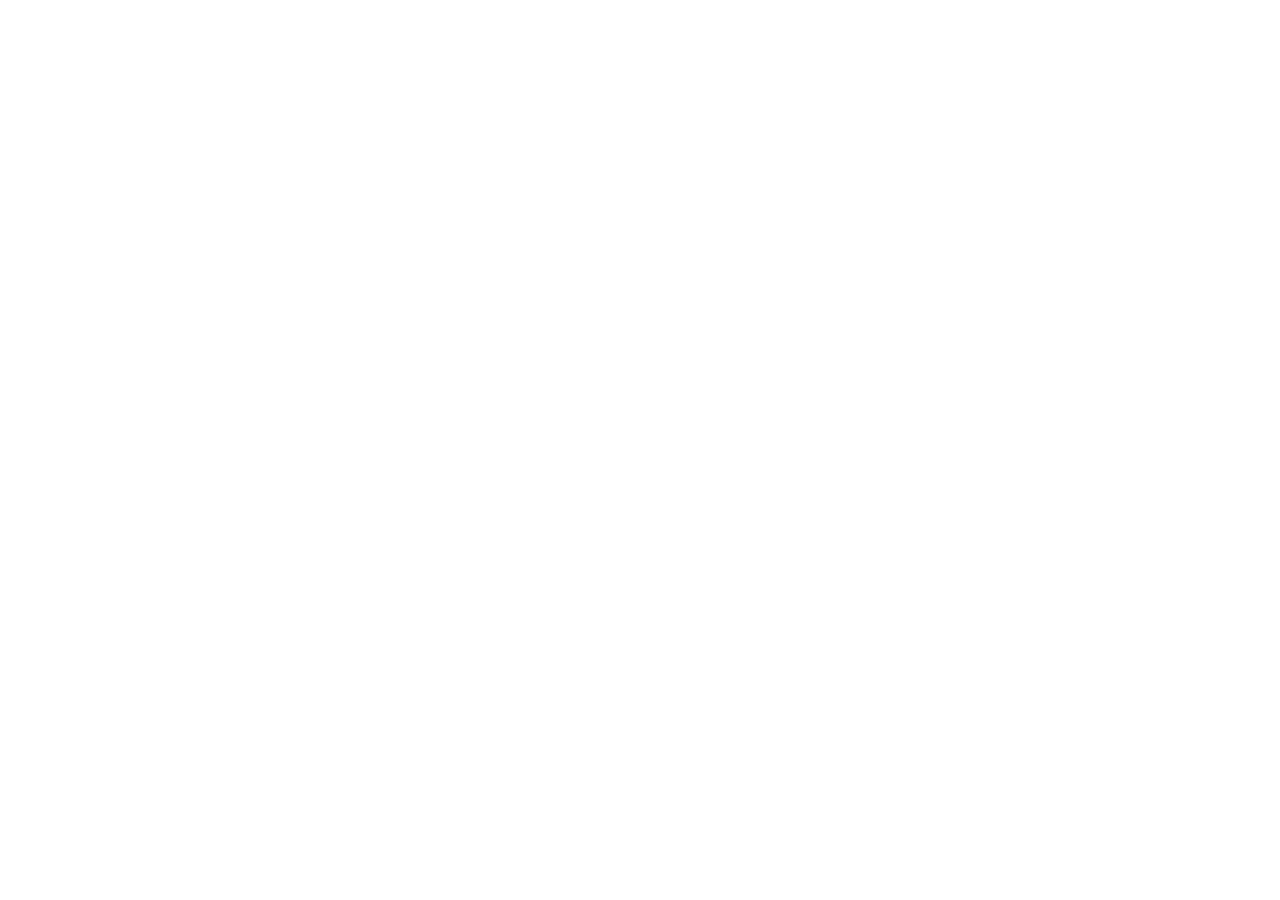
==== about.html @ 96fd847e "Very baseline files" ====
<!DOCTYPE html>
<html>
    <head>
        <title>Insert Title Here</title>
    </head>
    <body>
        <header>

        </header>
        <main>

        </main>
        <footer>
            
        </footer>
    </body>
</html>
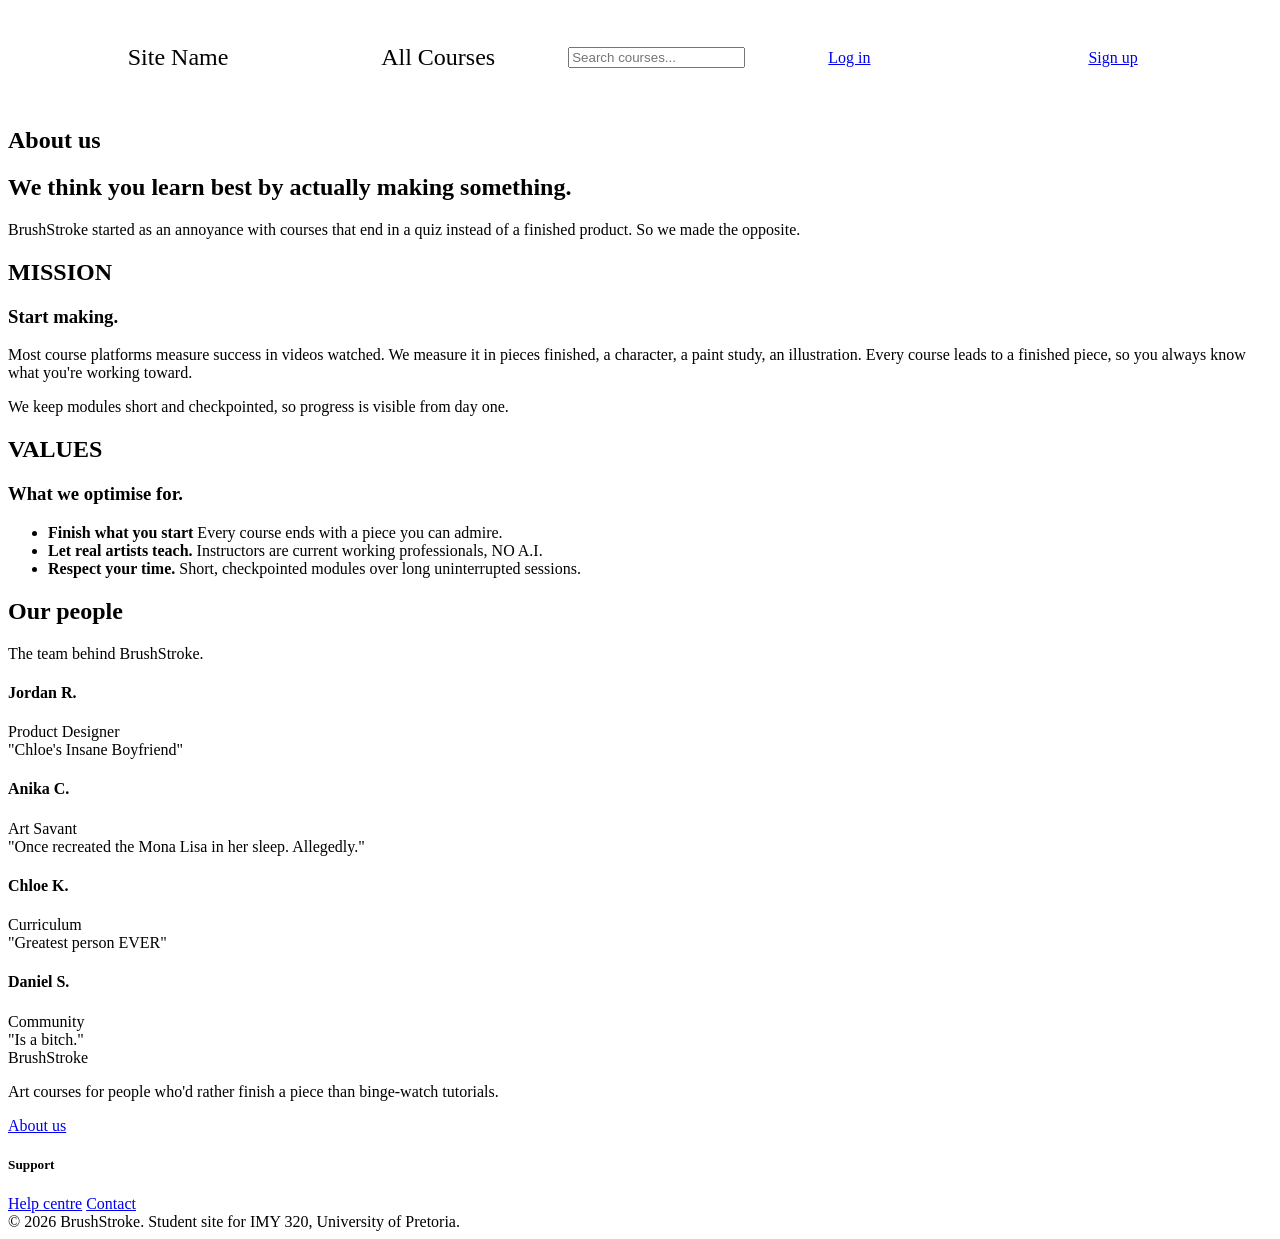
==== commit 6cdcebd6: "Filled HTML with basic info" ====
--- a/about.html
+++ b/about.html
@@ -1,17 +1,95 @@
 <!DOCTYPE html>
-<html>
+<html lang="en">
+
     <head>
-        <title>Insert Title Here</title>
+        <title>BrushStroke</title>
+        <meta name="author" content="The Bees">
+        <meta charset="utf-8">
+        <link href="styles/nav.css" type="text/css" rel="stylesheet">
     </head>
+
     <body>
-        <header>
+        <header class="nav">
+            <nav>
+                <ul>
+                    <li><a href="index.html" id="mainPage">Site Name</a></li>
+                    <li><a>All Courses</a></li>
+                    <div class="searchbar">
+                        <input type="text" placeholder="Search courses...">
+                    </div>
+                    <a href="login.html" class="btn btn-ghost">Log in</a>
+                    <a href="signup.html" class="btn btn-primary">Sign up</a>  
+                </ul>
+            </nav>
+        </header>
 
-        </header>
-        <main>
+        <section class="about">
+            <h1>About us</h1>
+            <h2>We think you learn best by actually making something.</h2>
+            <p>BrushStroke started as an annoyance with courses that end in a quiz instead of a finished product. So we made the opposite.</p>
+        </section>
 
-        </main>
+
+        <section class="mission">
+            <h2>MISSION</h2>
+            <h3>Start making.</h3>
+            <p>Most course platforms measure success in videos watched. We measure it in pieces finished, a character, a paint study, an illustration. Every course leads to a finished piece, so you always know what you're working toward.</p>
+            <p>We keep modules short and checkpointed, so progress is visible from day one.</p>
+        </div>
+
+        <section class="values">
+            <h2>VALUES</h2>
+            <h3>What we optimise for.</h3>
+            <ul class="value-list">
+                <li> <strong>Finish what you start</strong> Every course ends with a piece you can admire. </li>
+                <li> <strong>Let real artists teach.</strong> Instructors are current working professionals, NO A.I. </li>
+                <li> <strong>Respect your time.</strong> Short, checkpointed modules over long uninterrupted sessions. </li>
+            </ul>
+        </section>
+
+        <section class="team">
+            <h2>Our people</h2>
+            <p>The team behind BrushStroke.</p>
+
+            <div class="member">
+                <h4>Jordan R.</h4>
+                <div class="role">Product Designer</div>
+                <div class="quip">"Chloe's Insane Boyfriend"</div>
+            </div>
+
+            <div class="member">
+                <h4>Anika C.</h4>
+                <div class="role">Art Savant</div>
+                <div class="quip">"Once recreated the Mona Lisa in her sleep. Allegedly."</div>
+            </div>
+
+            <div class="member">
+                <h4>Chloe K.</h4>
+                <div class="role">Curriculum</div>
+                <div class="quip">"Greatest person EVER"</div>
+            </div>
+
+            <div class="member">
+                <h4>Daniel S.</h4>
+                <div class="role">Community</div>
+                <div class="quip">"Is a bitch."</div>
+            </div>
+        </section>
+
         <footer>
-            
+            <div> BrushStroke </div>
+
+            <p class="blurb">Art courses for people who'd rather finish a piece than binge-watch tutorials.</p>
+
+            <a href="about.html">About us</a>
+
+            <h5>Support</h5>
+            <a href="#">Help centre</a>
+            <a href="#">Contact</a>
+
+            <div>
+                <span>© 2026 BrushStroke. Student site for IMY 320, University of Pretoria.</span>
+            </div>
         </footer>
     </body>
 </html>
--- a/styles/nav.css
+++ b/styles/nav.css
@@ -0,0 +1,56 @@
+nav {
+    padding-top: 10px;
+    padding-bottom: 10px;
+    position: relative;
+    top: 0px;
+}
+
+nav ul {
+    display: grid;
+    grid-template-columns: repeat(4,1fr) 15%;
+    grid-template-rows: auto;
+    justify-content: center;
+    align-items: center;
+}
+
+nav ul li {
+    list-style-type: none;
+    text-align: center;
+}
+
+nav ul li a {
+    color: black;
+    text-align: center;
+    text-decoration: none;
+    padding: 6px 6px 6px 6px;
+    font-size: 150%;
+    position: relative;
+    top: 0px; 
+}
+
+nav ul li a:hover {
+
+}
+
+nav ul li a:visited {
+    color: white;
+}
+
+header {
+    padding-top: 10px;
+    padding-bottom: 10px;
+}
+
+#topProfile img {
+    max-height: 50px;
+    border-radius: 100%;
+}
+
+#topProfile {
+    display: grid;
+    grid-template-columns: 30% 70%;
+    grid-template-rows: auto;
+    justify-content: center;
+    align-items: center;
+    text-align: left;
+}
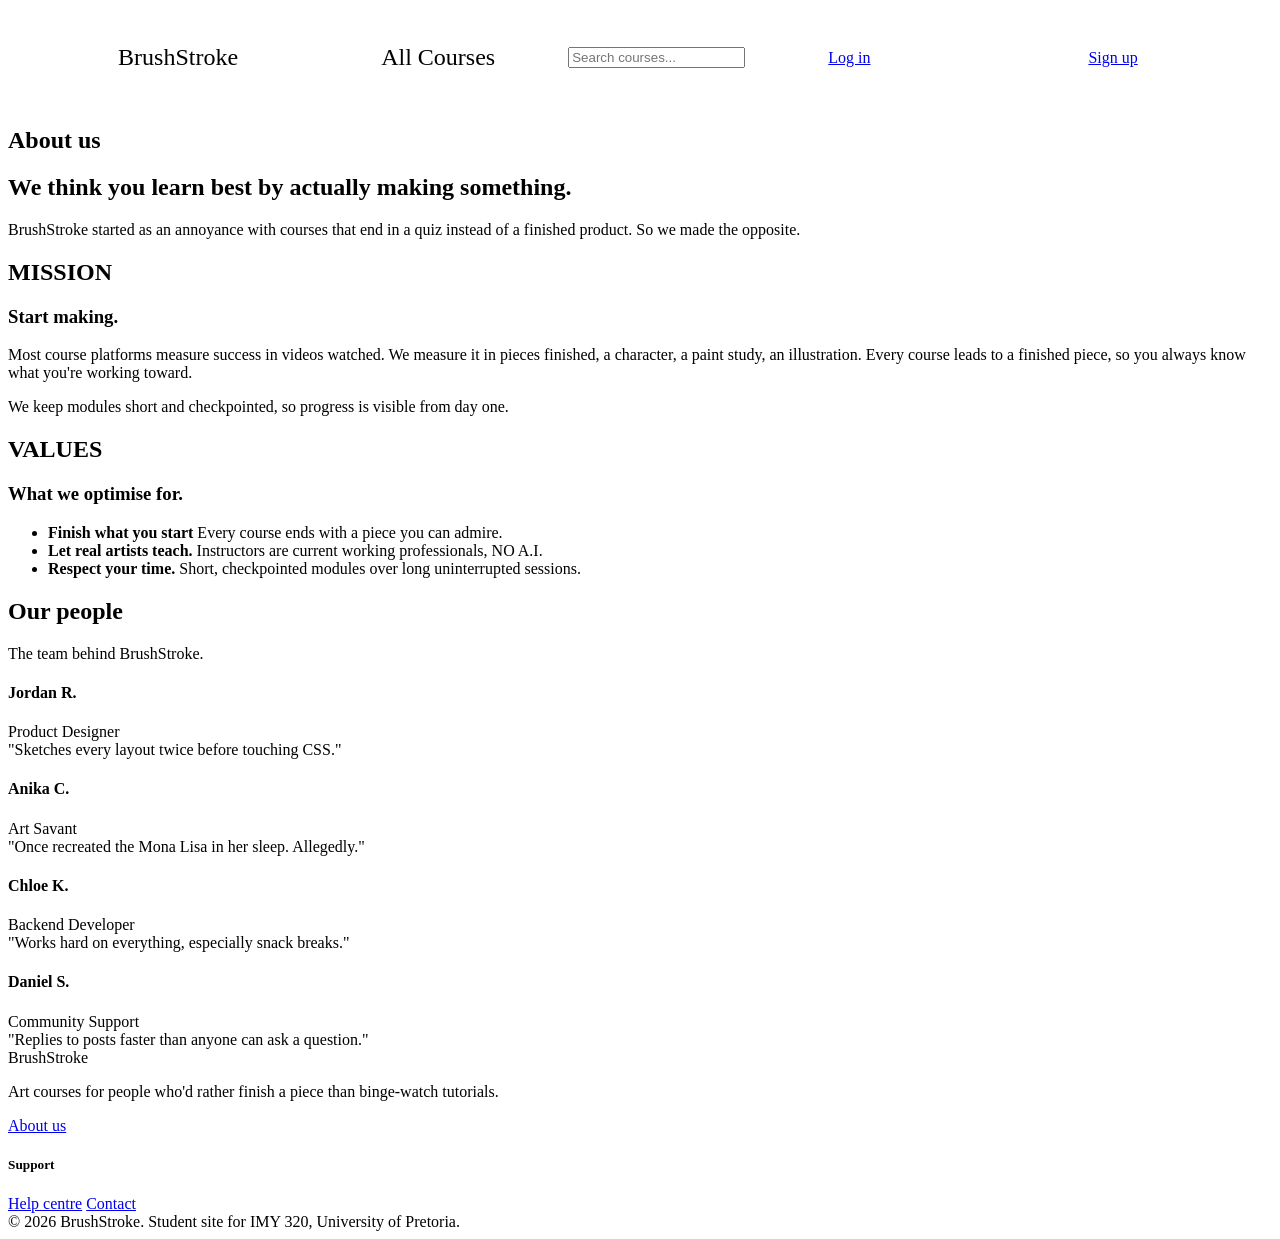
==== commit 81ba8f47: "Fixed HTML" ====
--- a/about.html
+++ b/about.html
@@ -5,20 +5,23 @@
         <title>BrushStroke</title>
         <meta name="author" content="The Bees">
         <meta charset="utf-8">
+        <meta name="viewport" content="width=device-width, initial-scale=1.0">
+        <link href="styles/theme.css" type="text/css" rel="stylesheet">
         <link href="styles/nav.css" type="text/css" rel="stylesheet">
+        <link href="styles/about.css" type="text/css" rel="stylesheet">
     </head>
 
     <body>
         <header class="nav">
             <nav>
                 <ul>
-                    <li><a href="index.html" id="mainPage">Site Name</a></li>
-                    <li><a>All Courses</a></li>
+                    <li><a href="index.html" id="mainPage">BrushStroke</a></li>
+                    <li><a href="index.html#courses">All Courses</a></li>
                     <div class="searchbar">
                         <input type="text" placeholder="Search courses...">
                     </div>
                     <a href="login.html" class="btn btn-ghost">Log in</a>
-                    <a href="signup.html" class="btn btn-primary">Sign up</a>  
+                    <a href="signup.html" class="btn btn-primary">Sign up</a>
                 </ul>
             </nav>
         </header>
@@ -35,7 +38,7 @@
             <h3>Start making.</h3>
             <p>Most course platforms measure success in videos watched. We measure it in pieces finished, a character, a paint study, an illustration. Every course leads to a finished piece, so you always know what you're working toward.</p>
             <p>We keep modules short and checkpointed, so progress is visible from day one.</p>
-        </div>
+        </section>
 
         <section class="values">
             <h2>VALUES</h2>
@@ -54,7 +57,7 @@
             <div class="member">
                 <h4>Jordan R.</h4>
                 <div class="role">Product Designer</div>
-                <div class="quip">"Chloe's Insane Boyfriend"</div>
+                <div class="quip">"Sketches every layout twice before touching CSS."</div>
             </div>
 
             <div class="member">
@@ -65,14 +68,14 @@
 
             <div class="member">
                 <h4>Chloe K.</h4>
-                <div class="role">Curriculum</div>
-                <div class="quip">"Greatest person EVER"</div>
+                <div class="role">Backend Developer</div>
+                <div class="quip">"Works hard on everything, especially snack breaks."</div>
             </div>
 
             <div class="member">
                 <h4>Daniel S.</h4>
-                <div class="role">Community</div>
-                <div class="quip">"Is a bitch."</div>
+                <div class="role">Community Support</div>
+                <div class="quip">"Replies to posts faster than anyone can ask a question."</div>
             </div>
         </section>
 
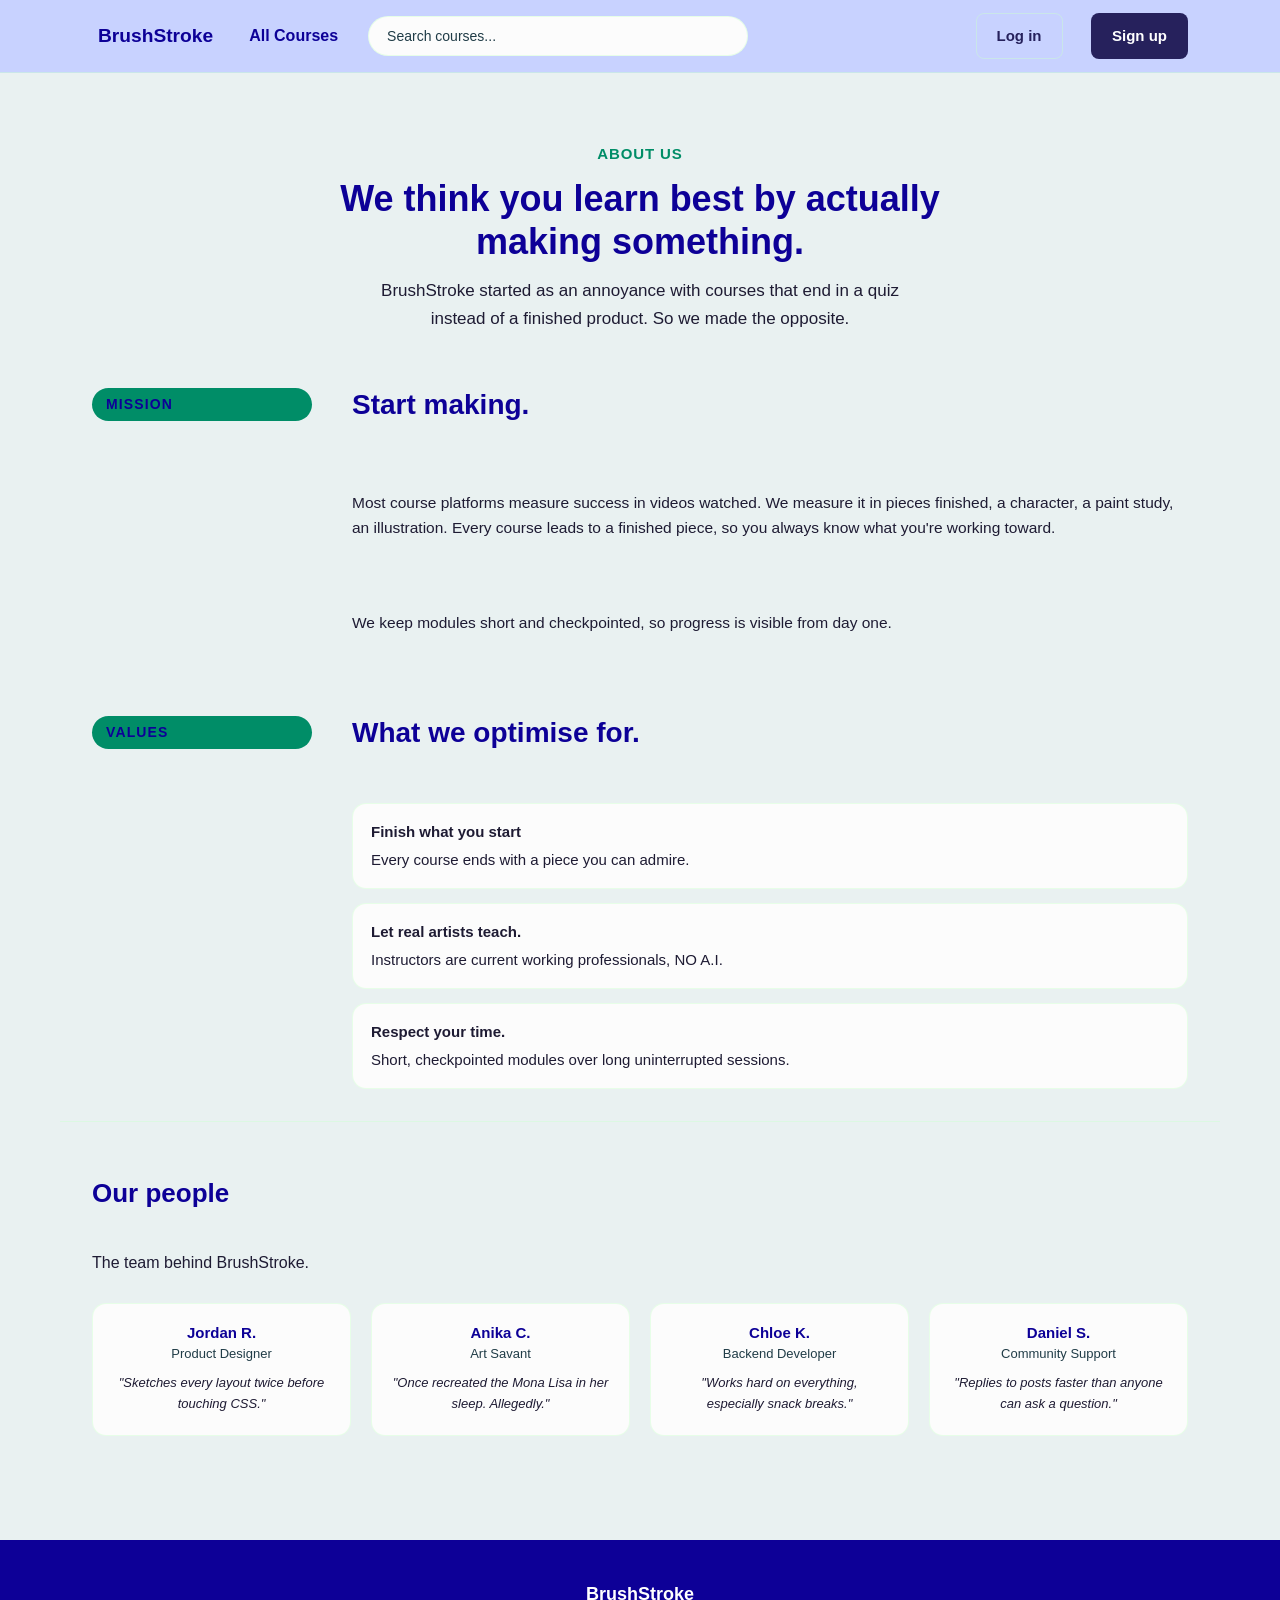
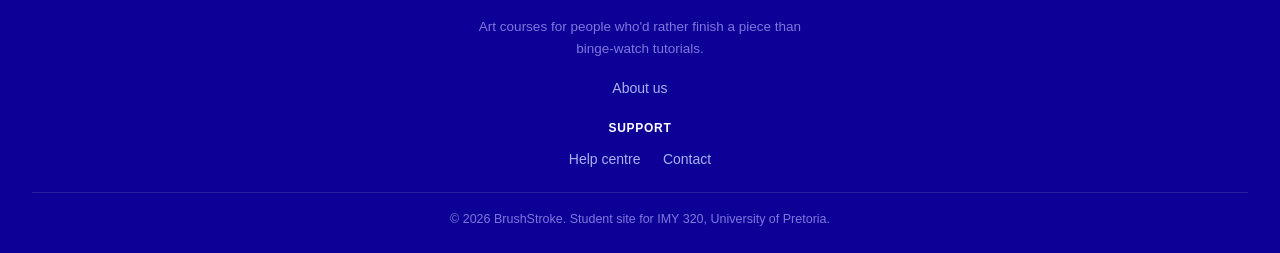
==== commit 8cfc365a: "Bunch of Changes" ====
--- a/about.html
+++ b/about.html
@@ -20,8 +20,10 @@
                     <div class="searchbar">
                         <input type="text" placeholder="Search courses...">
                     </div>
-                    <a href="login.html" class="btn btn-ghost">Log in</a>
-                    <a href="signup.html" class="btn btn-primary">Sign up</a>
+                    <div id="logSect">
+                        <a href="login.html" class="btn btn-ghost">Log in</a>
+                        <a href="signup.html" class="btn btn-primary">Sign up</a>  
+                    </div>
                 </ul>
             </nav>
         </header>
@@ -94,5 +96,6 @@
                 <span>© 2026 BrushStroke. Student site for IMY 320, University of Pretoria.</span>
             </div>
         </footer>
+        <script type="module" src="scripts/loginState.js"></script>
     </body>
 </html>
--- a/styles/theme.css
+++ b/styles/theme.css
@@ -0,0 +1,118 @@
+:root {
+    --vib-blue: #0d0097;
+    --dark-grad: #26215C;
+    --light-grad: #534AB7;
+    --foot-text: #7F77DD;
+    --foot-links: #c8d2ff;
+    --nav: #c8d2ff;
+    --moss: #008d67;
+    --stars: #00b37a;
+    --bg: #e9f1f1;
+    --inside-box: #fcfcfc;
+    --line: #ccffce71;
+    --text-primary: #1E1B33;
+    --text-muted: #203c47;
+
+    --font-display: 'Space Grotesk', 'Segoe UI', sans-serif;
+    --font-body: 'Inter', 'Segoe UI', sans-serif;
+
+    --radius-sm: 8px;
+    --radius-md: 14px;
+    --radius-lg: 24px;
+    --shadow-card: 0 1px 2px rgba(27, 24, 64, 0.04), 0 8px 24px rgba(27, 24, 64, 0.06);
+}
+
+* { 
+    box-sizing: border-box; 
+}
+
+html, body {
+    margin: 0;
+    padding: 0;
+}
+
+body {
+    font-family: var(--font-body);
+    background: var(--bg);
+    color: var(--text-primary);
+    line-height: 1.6;
+    -webkit-font-smoothing: antialiased;
+}
+
+h1, h2, h3, h4 {
+    font-family: var(--font-display);
+    color: var(--vib-blue);
+    margin: 0 0 0.5em;
+    line-height: 1.2;
+}
+
+p { color: var(--text-primary); }
+
+a { color: var(--light-grad); text-decoration: none; }
+a:hover { color: var(--dark-grad); }
+
+.btn {
+    display: inline-block;
+    font-family: var(--font-body);
+    font-weight: 600;
+    font-size: 15px;
+    padding: 10px 20px;
+    border-radius: var(--radius-sm);
+    border: 1px solid transparent;
+    cursor: pointer;
+    text-align: center;
+}
+.btn-primary { background: var(--dark-grad); color: #fff; }
+.btn-primary:hover { background: var(--light-grad); color: #fff; }
+.btn-ghost { background: transparent; color: var(--dark-grad); border-color: var(--line); }
+.btn-ghost:hover { border-color: var(--light-grad); color: var(--light-grad); }
+
+
+footer {
+    background: var(--vib-blue);
+    color: var(--foot-text);
+    padding: 40px 32px 24px;
+    margin-top: 40px;
+    text-align: center;
+}
+
+footer > div:first-child {
+    font-family: var(--font-display);
+    font-weight: 700;
+    color: #fff;
+    font-size: 18px;
+    margin-bottom: 8px;
+}
+
+footer .blurb {
+    color: var(--foot-text);
+    font-size: 13.5px;
+    max-width: 340px;
+    margin: 0 auto 16px;
+}
+
+footer a {
+    display: inline-block;
+    color: var(--foot-links);
+    opacity: 0.85;
+    font-size: 14px;
+    margin: 0 9px;
+}
+
+footer a:hover { opacity: 1; color: #fff; }
+
+footer h5 {
+    color: #fff;
+    font-size: 12px;
+    text-transform: uppercase;
+    letter-spacing: 0.06em;
+    margin: 18px 0 8px;
+}
+
+footer > div:last-child {
+    margin-top: 20px;
+    padding-top: 16px;
+    border-top: 1px solid rgba(255,255,255,0.12);
+    font-size: 12.5px;
+    color: var(--foot-text);
+}
--- a/styles/nav.css
+++ b/styles/nav.css
@@ -1,16 +1,39 @@
+/* ============================================
+   Nav bar
+   ============================================ */
+header.nav {
+    padding-top: 0;
+    padding-bottom: 0;
+    position: sticky;
+    top: 0;
+    z-index: 20;
+    background: var(--nav);
+    border-bottom: 1px solid var(--line);
+}
+
 nav {
-    padding-top: 10px;
-    padding-bottom: 10px;
+    padding-top: 0;
+    padding-bottom: 0;
     position: relative;
     top: 0px;
 }
 
 nav ul {
     display: grid;
-    grid-template-columns: repeat(4,1fr) 15%;
+    grid-template-columns: auto auto 1fr auto;
     grid-template-rows: auto;
-    justify-content: center;
+    justify-content: start;
     align-items: center;
+    gap: 24px;
+    height: 72px;
+    margin: 0;
+    padding: 0 32px;
+    max-width: 1160px;
+    margin: 0 auto;
+}
+
+#logSect a {
+    margin-left: 24px;
 }
 
 nav ul li {
@@ -19,26 +42,52 @@
 }
 
 nav ul li a {
-    color: black;
+    color: var(--vib-blue);
     text-align: center;
     text-decoration: none;
-    padding: 6px 6px 6px 6px;
-    font-size: 150%;
+    padding: 6px 6px;
+    font-size: 100%;
+    font-weight: 600;
+    font-family: var(--font-display);
     position: relative;
-    top: 0px; 
+    top: 0px;
 }
 
 nav ul li a:hover {
-
+    color: var(--light-grad);
 }
 
-nav ul li a:visited {
-    color: white;
+#mainPage {
+    font-size: 120%;
 }
 
+.searchbar {
+    display: flex;
+    align-items: center;
+    background: var(--inside-box);
+    border: 1px solid var(--line);
+    border-radius: 999px;
+    padding: 0 16px;
+    height: 40px;
+    max-width: 380px;
+    width: 100%;
+}
+
+.searchbar input {
+    border: none;
+    background: transparent;
+    outline: none;
+    font-size: 14px;
+    font-family: var(--font-body);
+    color: var(--text-primary);
+    width: 100%;
+}
+
+.searchbar input::placeholder { color: var(--text-muted); }
+
 header {
-    padding-top: 10px;
-    padding-bottom: 10px;
+    padding-top: 0;
+    padding-bottom: 0;
 }
 
 #topProfile img {
@@ -53,4 +102,33 @@
     justify-content: center;
     align-items: center;
     text-align: left;
+}
+
+@media (max-width: 700px) {
+    nav ul {
+        grid-template-columns: auto auto auto auto;
+    }
+    .searchbar { display: none; }
+}
+
+
+nav ul.nav-minimal {
+    display: flex;
+    grid-template-columns: none;
+    justify-content: center;
+    gap: 28px;
+}
+
+.profile {
+    display: inline-block;
+    font-family: var(--font-body);
+    font-weight: 600;
+    font-size: 15px;
+    padding: 10px 20px;
+    border-radius: var(--radius-sm);
+    border: 1px solid transparent;
+    cursor: pointer;
+    text-align: center;
+    background: transparent;
+    color: var(--dark-grad)
 }
--- a/styles/about.css
+++ b/styles/about.css
@@ -0,0 +1,153 @@
+.about,
+.mission,
+.values,
+.team {
+    max-width: 1160px;
+    margin: 0 auto;
+    padding: 48px 32px;
+}
+
+
+.about {
+    text-align: center;
+    padding-top: 72px;
+    padding-bottom: 24px;
+}
+
+.about h1 {
+    font-size: 15px;
+    font-weight: 600;
+    letter-spacing: 0.06em;
+    text-transform: uppercase;
+    color: var(--moss);
+    margin-bottom: 14px;
+}
+
+.about h2 {
+    font-size: 36px;
+    max-width: 640px;
+    margin: 0 auto 14px;
+}
+
+.about p {
+    max-width: 520px;
+    margin: 0 auto;
+    font-size: 17px;
+}
+
+
+.mission,
+.values {
+    display: grid;
+    grid-template-columns: 220px 1fr;
+    gap: 40px;
+    align-items: start;
+    padding-top: 32px;
+    padding-bottom: 32px;
+}
+
+.mission > h2,
+.values > h2 {
+    grid-column: 1;
+    grid-row: 1;
+    font-size: 14px;
+    font-weight: 700;
+    letter-spacing: 0.08em;
+    background: var(--moss);
+    display: inline-block;
+    padding: 8px 14px;
+    border-radius: 999px;
+    height: fit-content;
+}
+
+.mission > *:not(h2),
+.values > *:not(h2) {
+    grid-column: 2;
+}
+
+.mission h3,
+.values h3 {
+    font-size: 28px;
+    margin-bottom: 14px;
+}
+
+.mission p {
+    font-size: 15.5px;
+}
+
+.value-list {
+    list-style: none;
+    margin: 0;
+    padding: 0;
+    display: grid;
+    gap: 14px;
+}
+
+.value-list li {
+    font-size: 15px;
+    color: var(--text-primary);
+    background: var(--inside-box);
+    border: 1px solid var(--line);
+    border-radius: var(--radius-md);
+    padding: 16px 18px;
+}
+
+.value-list strong {
+    display: block;
+    margin-bottom: 4px;
+    color: var(--ink-900);
+}
+
+
+.team {
+    border-top: 1px solid var(--line);
+    padding-top: 56px;
+    padding-bottom: 64px;
+    display: grid;
+    grid-template-columns: repeat(4, 1fr);
+    gap: 20px;
+}
+
+.team > h2,
+.team > p {
+    grid-column: 1 / -1;
+}
+
+.team > h2 { font-size: 26px; margin-bottom: 4px; }
+.team > p { margin-bottom: 8px; }
+
+.member {
+    background: var(--inside-box);
+    border: 1px solid var(--line);
+    border-radius: var(--radius-md);
+    padding: 20px;
+    text-align: center;
+}
+
+.member h4 {
+    font-size: 15px;
+    margin-bottom: 2px;
+}
+
+.member .role {
+    font-size: 13px;
+    color: var(--text-muted);
+    margin-bottom: 8px;
+}
+
+.member .quip {
+    font-size: 13px;
+    color: var(--text-primary);
+    font-style: italic;
+}
+
+@media (max-width: 900px) {
+    .mission, .values { grid-template-columns: 1fr; }
+    .mission > *, .values > * { grid-column: 1; }
+    .team { grid-template-columns: repeat(2, 1fr); }
+}
+
+@media (max-width: 560px) {
+    .team { grid-template-columns: 1fr; }
+    .about h2 { font-size: 28px; }
+}
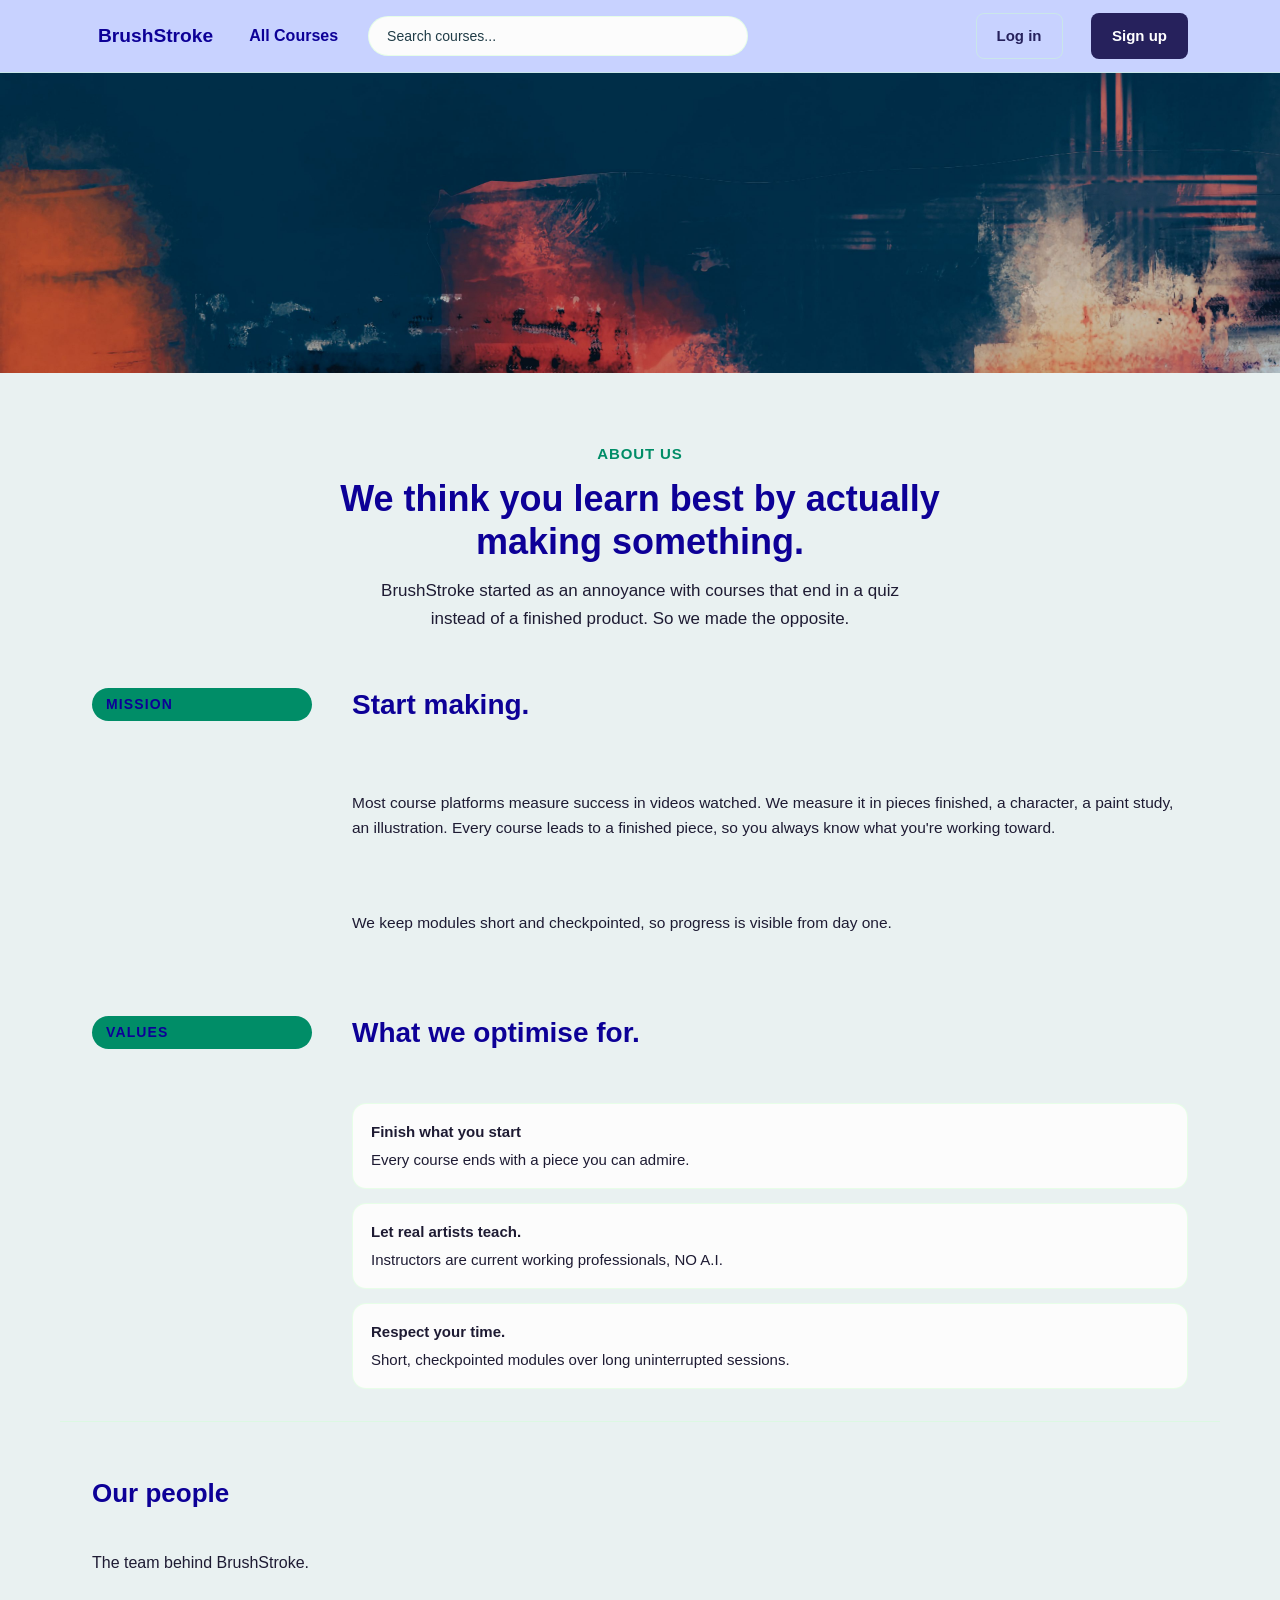
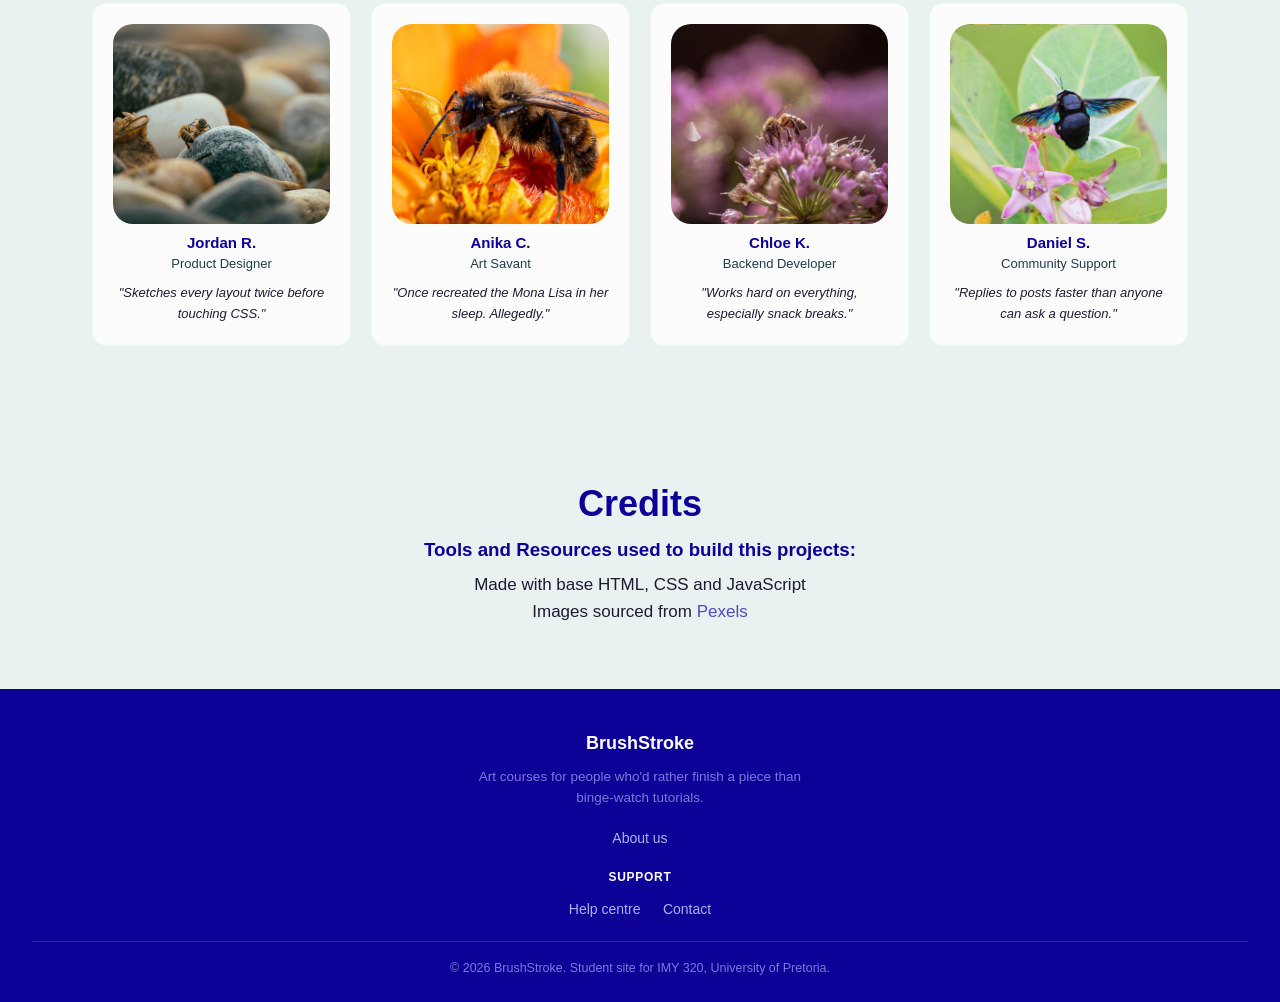
==== commit 057a9c29: "More stuff" ====
--- a/about.html
+++ b/about.html
@@ -28,6 +28,8 @@
             </nav>
         </header>
 
+        <section id="banner"></section>
+
         <section class="about">
             <h1>About us</h1>
             <h2>We think you learn best by actually making something.</h2>
@@ -57,28 +59,40 @@
             <p>The team behind BrushStroke.</p>
 
             <div class="member">
+                <div class="beeImg" id="beeJordan"></div>
                 <h4>Jordan R.</h4>
                 <div class="role">Product Designer</div>
                 <div class="quip">"Sketches every layout twice before touching CSS."</div>
             </div>
 
             <div class="member">
+                <div class="beeImg" id="beeAni"></div>
                 <h4>Anika C.</h4>
                 <div class="role">Art Savant</div>
                 <div class="quip">"Once recreated the Mona Lisa in her sleep. Allegedly."</div>
             </div>
 
             <div class="member">
+                <div class="beeImg" id="beeChloe"></div>
                 <h4>Chloe K.</h4>
                 <div class="role">Backend Developer</div>
                 <div class="quip">"Works hard on everything, especially snack breaks."</div>
             </div>
 
             <div class="member">
+                <div class="beeImg" id="beeDaniel"></div>
                 <h4>Daniel S.</h4>
                 <div class="role">Community Support</div>
                 <div class="quip">"Replies to posts faster than anyone can ask a question."</div>
             </div>
+        </section>
+
+        <section class="about">
+            <h2>Credits</h2>
+            <h3>Tools and Resources used to build this projects:</h3>
+
+            <p>Made with base HTML, CSS and JavaScript</p>
+            <p>Images sourced from <a href="https://www.pexels.com/">Pexels</a></p>
         </section>
 
         <footer>
--- a/styles/about.css
+++ b/styles/about.css
@@ -127,6 +127,7 @@
 .member h4 {
     font-size: 15px;
     margin-bottom: 2px;
+    margin-top: 10px;
 }
 
 .member .role {
@@ -150,4 +151,41 @@
 @media (max-width: 560px) {
     .team { grid-template-columns: 1fr; }
     .about h2 { font-size: 28px; }
+}
+
+#banner {
+    margin: 0;
+    padding: 0;
+    height: 300px;
+    background-image: url('../images/banner-about.jpg');
+    background-size: 2000px;
+}
+
+.beeImg {
+    height: 200px;
+    margin: 0;
+    border-radius: 20px;
+}
+
+#beeJordan {
+    background-image: url(../images/bee-jordan.jpg);
+    background-size: 300px;
+}
+
+#beeAni {
+    background-image: url(../images/bee-ani.jpg);
+    background-size: 400px;
+    background-position: -80px;
+}
+
+#beeChloe {
+    background-image: url(../images/bee-chloe.jpg);
+    background-size: 300px;
+    background-position: -50px;
+}
+
+#beeDaniel {
+    background-image: url(../images/bee-daniel.jpg);
+    background-size: 300px;
+    background-position: -40px;
 }
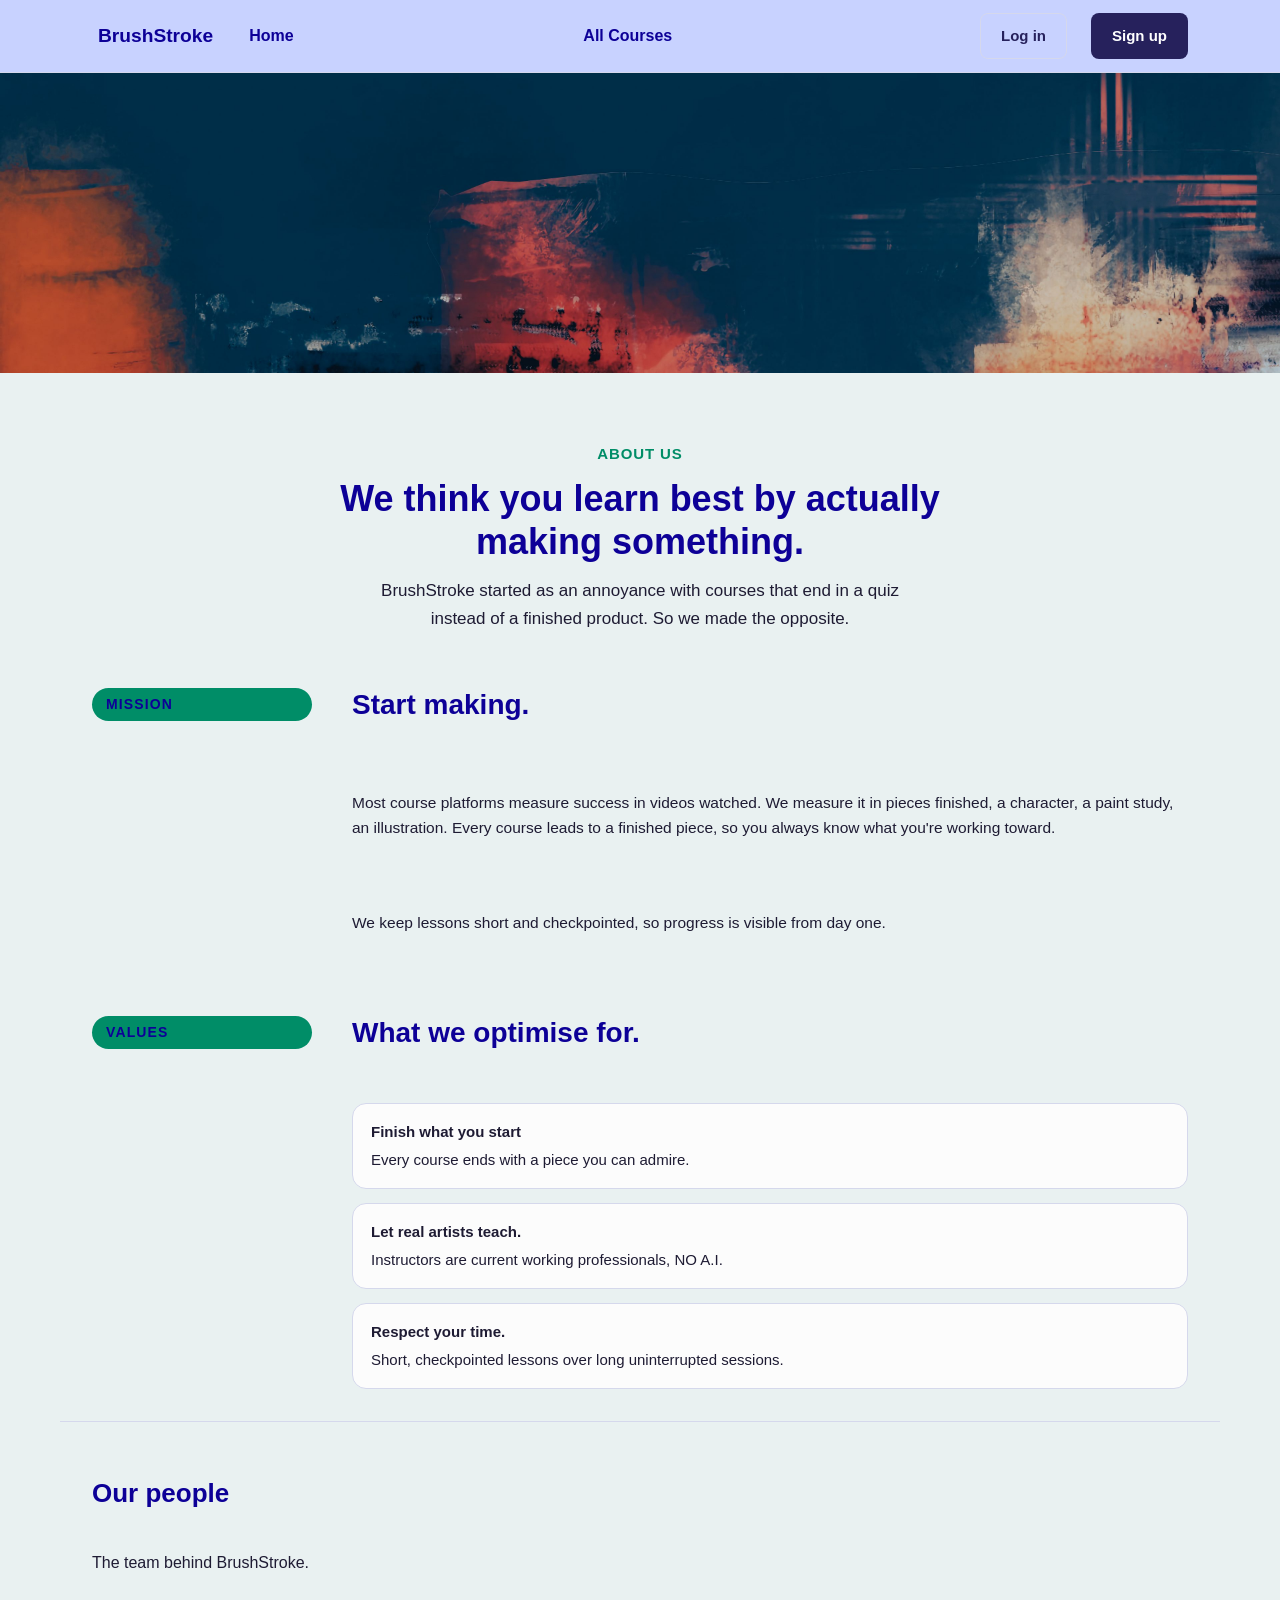
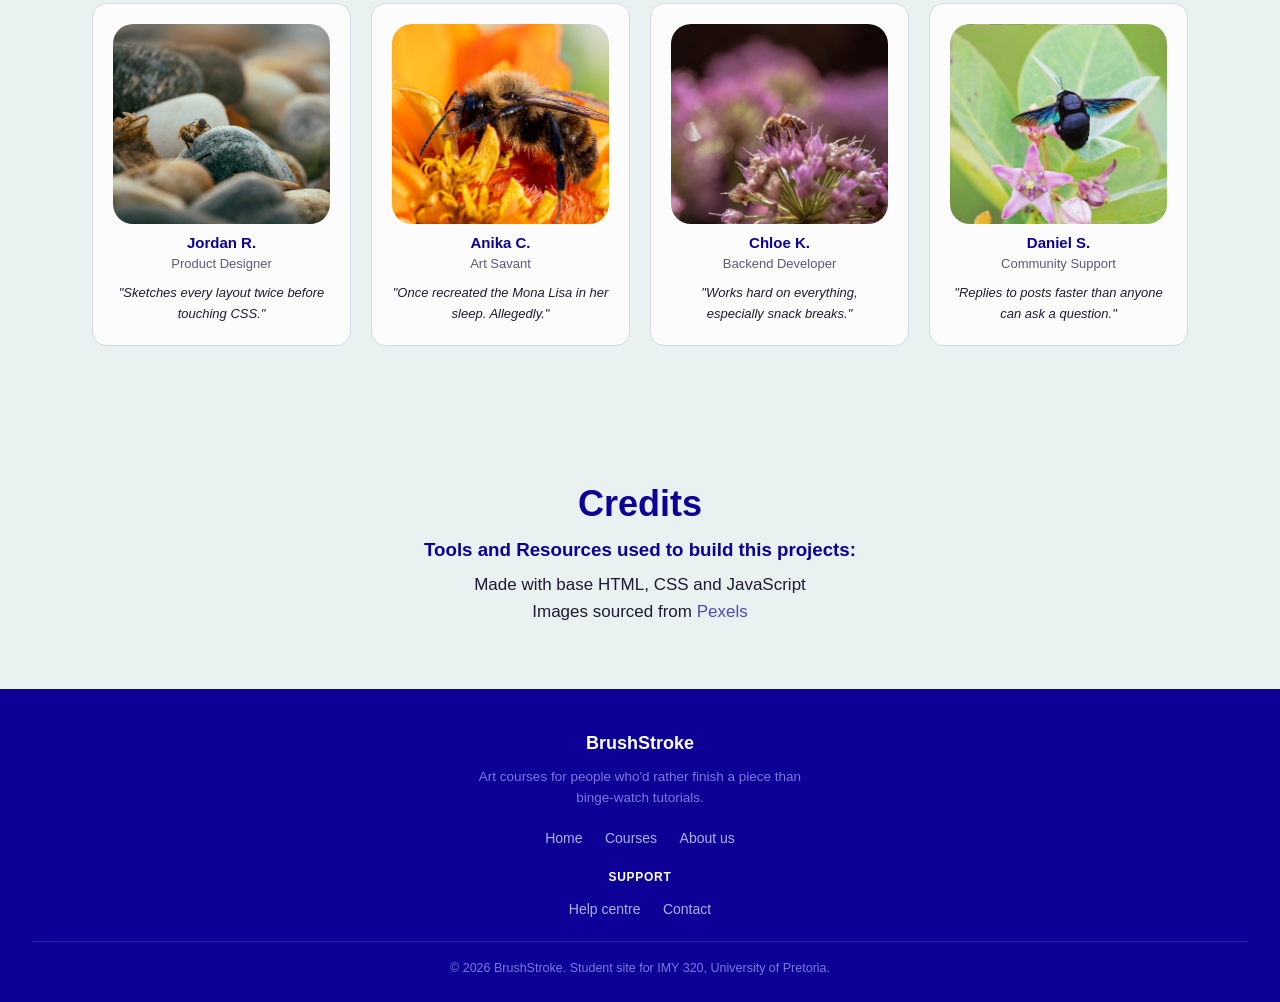
==== commit ce22268b: "Reupload of HTML files, old and new" ====
--- a/about.html
+++ b/about.html
@@ -9,6 +9,7 @@
         <link href="styles/theme.css" type="text/css" rel="stylesheet">
         <link href="styles/nav.css" type="text/css" rel="stylesheet">
         <link href="styles/about.css" type="text/css" rel="stylesheet">
+        <link rel="icon" type="image/x-icon" href="/images/favicon.svg">
     </head>
 
     <body>
@@ -16,13 +17,12 @@
             <nav>
                 <ul>
                     <li><a href="index.html" id="mainPage">BrushStroke</a></li>
-                    <li><a href="index.html#courses">All Courses</a></li>
-                    <div class="searchbar">
-                        <input type="text" placeholder="Search courses...">
-                    </div>
+                    <li><a href="index.html">Home</a></li>
+                    <li><a href="catalogue.html">All Courses</a></li>
+                    <li id="navMyCourses" hidden><a href="profile.html#myCourses">My Courses</a></li>
                     <div id="logSect">
                         <a href="login.html" class="btn btn-ghost">Log in</a>
-                        <a href="signup.html" class="btn btn-primary">Sign up</a>  
+                        <a href="signup.html" class="btn btn-primary">Sign up</a>
                     </div>
                 </ul>
             </nav>
@@ -41,7 +41,7 @@
             <h2>MISSION</h2>
             <h3>Start making.</h3>
             <p>Most course platforms measure success in videos watched. We measure it in pieces finished, a character, a paint study, an illustration. Every course leads to a finished piece, so you always know what you're working toward.</p>
-            <p>We keep modules short and checkpointed, so progress is visible from day one.</p>
+            <p>We keep lessons short and checkpointed, so progress is visible from day one.</p>
         </section>
 
         <section class="values">
@@ -50,7 +50,7 @@
             <ul class="value-list">
                 <li> <strong>Finish what you start</strong> Every course ends with a piece you can admire. </li>
                 <li> <strong>Let real artists teach.</strong> Instructors are current working professionals, NO A.I. </li>
-                <li> <strong>Respect your time.</strong> Short, checkpointed modules over long uninterrupted sessions. </li>
+                <li> <strong>Respect your time.</strong> Short, checkpointed lessons over long uninterrupted sessions. </li>
             </ul>
         </section>
 
@@ -100,11 +100,13 @@
 
             <p class="blurb">Art courses for people who'd rather finish a piece than binge-watch tutorials.</p>
 
+            <a href="index.html">Home</a>
+            <a href="catalogue.html">Courses</a>
             <a href="about.html">About us</a>
 
             <h5>Support</h5>
-            <a href="#">Help centre</a>
-            <a href="#">Contact</a>
+            <a href="contact.html#help">Help centre</a>
+            <a href="contact.html">Contact</a>
 
             <div>
                 <span>© 2026 BrushStroke. Student site for IMY 320, University of Pretoria.</span>
--- a/styles/theme.css
+++ b/styles/theme.css
@@ -9,9 +9,10 @@
     --stars: #00b37a;
     --bg: #e9f1f1;
     --inside-box: #fcfcfc;
-    --line: #ccffce71;
+    --line: #d5d8ec;
+    --line-strong: #b9bedd;
     --text-primary: #1E1B33;
-    --text-muted: #203c47;
+    --text-muted: #5c5a73;
 
     --font-display: 'Space Grotesk', 'Segoe UI', sans-serif;
     --font-body: 'Inter', 'Segoe UI', sans-serif;
@@ -67,6 +68,10 @@
 .btn-ghost { background: transparent; color: var(--dark-grad); border-color: var(--line); }
 .btn-ghost:hover { border-color: var(--light-grad); color: var(--light-grad); }
 
+.btn-block {
+    width: 100%;
+    padding: 12px;
+}
 
 footer {
     background: var(--vib-blue);
